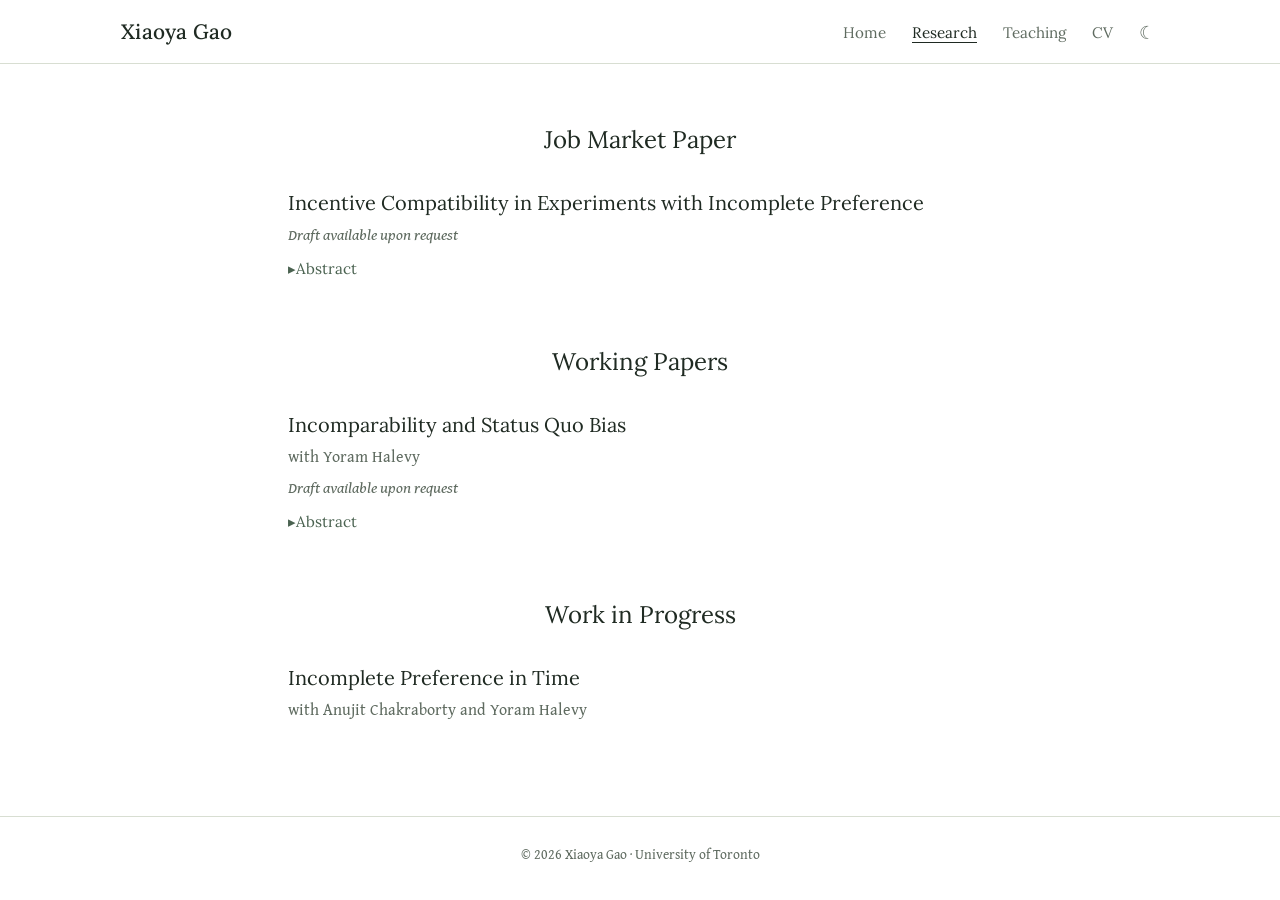
==== research/index.html @ 04854ee4 "Update the job market paper abstract Revised text: single-authored voice, states the richness condit" ====
<!DOCTYPE html>
<html lang="en">
<head>
<meta charset="utf-8">
<script>
/* Applies the saved theme before first paint to avoid a flash of the wrong one. */
(function(){try{var t=localStorage.getItem('theme');
if(t==='dark'||t==='light')document.documentElement.setAttribute('data-theme',t);}catch(e){}})();
</script>
<meta name="viewport" content="width=device-width, initial-scale=1">
<!-- PRE-LAUNCH: remove this line when the site goes public -->
<meta name="robots" content="noindex, nofollow">
<title>Research &middot; Xiaoya Gao</title>
<meta name="description" content="Research by Xiaoya Gao on incomplete preferences, incentive compatibility, and experimental economics.">
<link rel="icon" type="image/png" sizes="32x32" href="../images/favicon-32.png?v=2">
<link rel="icon" type="image/png" sizes="16x16" href="../images/favicon-16.png?v=2">
<link rel="icon" href="../favicon.ico?v=2" sizes="32x32">
<link rel="apple-touch-icon" href="../images/apple-touch-icon.png?v=2">
<link rel="preconnect" href="https://fonts.googleapis.com">
<link rel="preconnect" href="https://fonts.gstatic.com" crossorigin>
<link href="https://fonts.googleapis.com/css2?family=Lora:ital,wght@0,400;0,500;0,600;1,400&family=Gentium+Book+Plus:ital,wght@0,400;0,700;1,400&display=swap" rel="stylesheet">
<link rel="stylesheet" href="../css/style.css?v=6">
</head>
<body>

<header class="site-header">
  <div class="container">
    <nav class="site-nav">
      <a class="brand" href="../">Xiaoya Gao</a>
      <div class="nav-right">
        <input type="checkbox" id="nav-toggle" class="nav-toggle">
        <ul class="nav-links">
          <li><a href="../">Home</a></li>
          <li><a href="./" aria-current="page">Research</a></li>
          <li><a href="../teaching/">Teaching</a></li>
          <li><a href="../files/cv.pdf">CV</a></li>
        </ul>
        <button class="theme-button" id="theme-toggle" type="button"
                aria-label="Switch to dark mode" title="Switch to dark mode">&#9790;</button>
        <label for="nav-toggle" class="nav-burger" aria-label="Toggle navigation">
          <span></span><span></span><span></span>
        </label>
      </div>
    </nav>
  </div>
</header>

<main>
  <section class="section">
    <div class="container">
      <div class="text-col">

      <h2>Job Market Paper</h2>

      <div class="pub-entry">
        <h3 class="pub-title">Incentive Compatibility in Experiments with Incomplete Preference</h3>
        <p class="pub-venue">Draft available upon request</p>

        <details class="pub-abstract">
          <summary>Abstract</summary>
          <p>Experiments that elicit preferences usually presume completeness, one of
          the most contested axioms of choice theory. I study incentive compatibility in
          experiments that let subjects report incomplete preferences. To tell
          incomparability apart from indifference, I attach a sure monetary payment to each
          option and require incomparability to survive small changes in that payment. The
          frontier of incentive compatibility under incomplete preferences is
          comparable-side strict incentive compatibility: subjects have a strict incentive
          to report truthfully when they can compare two options, and only a weak incentive
          when they cannot. Reported incomparability is therefore a conservative measure
          that never overstates incompleteness. I construct a class of mechanisms that
          attain this frontier and apply to any domain. In a laboratory experiment, these
          mechanisms also prove behaviourally incentive compatible.</p>
        </details>
      </div>

      <h2>Working Papers</h2>

      <div class="pub-entry">
        <h3 class="pub-title">Incomparability and Status Quo Bias</h3>
        <p class="pub-authors">with Yoram Halevy</p>
        <p class="pub-venue">Draft available upon request</p>

        <details class="pub-abstract">
          <summary>Abstract</summary>
          <p>Status quo bias is one of the leading robust behaviors that challenge standard
          economic modeling, but its source has been debated in theoretical and experimental
          studies. We provide experimental evidence that accounting for incomplete preferences
          is crucial in diagnosing SQB. We develop an identification strategy that bounds the
          behavior of a very general class of complete preferences and uses violations of
          these bounds as indication of incomparability. Implementing this strategy in a
          laboratory experiment, we find that incomplete preferences are widespread, with
          roughly one third of subjects exhibiting incomparability. These subjects are
          significantly more likely to retain the status quo when facing incomparable
          alternatives, and display substantially higher status quo bias than subjects whose
          choices are consistent with complete preferences. Furthermore, we demonstrate that
          ignoring preference incompleteness is empirically consequential: once subjects with
          incomplete preferences are excluded, the evidence against the Coase Theorem is no
          longer robust, and the case for the Endowment Effect largely disappears.</p>
        </details>
      </div>

      <h2>Work in Progress</h2>

      <div class="pub-entry">
        <h3 class="pub-title">Incomplete Preference in Time</h3>
        <p class="pub-authors">with Anujit Chakraborty and Yoram Halevy</p>
      </div>

      </div>
    </div>
  </section>
</main>

<footer class="site-footer">
  <div class="container">
    <span>&copy; 2026 Xiaoya Gao &middot; University of Toronto</span>
  </div>
</footer>


<script>
(function(){
  var root = document.documentElement, btn = document.getElementById('theme-toggle');
  if (!btn) return;
  var MOON = '\u263E', SUN = '\u2600\uFE0E';   /* ☾  and  ☀︎  */
  function current(){
    /* Light is the default; only an explicit choice makes it dark. */
    return root.getAttribute('data-theme') === 'dark' ? 'dark' : 'light';
  }
  function paint(){
    var dark = current() === 'dark';
    btn.textContent = dark ? SUN : MOON;
    btn.setAttribute('aria-label', dark ? 'Switch to light mode' : 'Switch to dark mode');
    btn.setAttribute('title',      dark ? 'Switch to light mode' : 'Switch to dark mode');
  }
  paint();
  btn.addEventListener('click', function(){
    var next = current() === 'dark' ? 'light' : 'dark';
    root.setAttribute('data-theme', next);
    try { localStorage.setItem('theme', next); } catch(e){}
    paint();
  });
})();
</script>

</body>
</html>
---- css/style.css ----
/* ==========================================================================
   Xiaoya Gao — personal academic site
   Serif typography: Lora (headings) + Gentium Book Plus (body)
   ========================================================================== */

:root {
  --head:   "Lora", Georgia, "Times New Roman", serif;
  --body:   "Gentium Book Plus", "Gentium Basic", Georgia, "Times New Roman", serif;

  /* Deep-sage palette. To revert to the navy/grey original:
     --ink:#212121; --muted:#5a5a5a; --accent:#002A5C; --rule:#e2e2e2; */
  --ink:       #1F2A22;   /* near-black, faint green cast */
  --muted:     #5F6B60;   /* secondary text            5.6:1 */
  --accent:    #4A6250;   /* links only                6.7:1 */
  --rule:      #D8DED2;   /* hairlines and borders */
  --bg:        #ffffff;
  --photo-dim: 1;

  --gutter:  clamp(24px, 4vw, 72px);
  /* Widest the page ever gets. Without a cap, text on a large monitor runs to
     ~175 characters per line and paragraphs stop wrapping. 1140px keeps the
     intro around 75 characters — wide, but still readable. */
  --frame:   1140px;
  /* Reading width for prose blocks inside the frame. */
  --measure: 44rem;
  --header-h:  64px;
}

/* Dark theme — opt-in only. The site always opens light, whatever the
   reader's OS is set to; dark applies solely when they press the toggle. */
:root[data-theme="dark"] {
  --ink:       #E6E9E4;   /* 14.5:1 on --bg */
  --muted:     #9BA79D;   /*  7.1:1 */
  --accent:    #A9C3B0;   /*  9.4:1 */
  --rule:      #2B332D;
  --bg:        #151916;
  --photo-dim: .88;
}


*, *::before, *::after { box-sizing: border-box; }

html { -webkit-text-size-adjust: 100%; }

body {
  margin: 0;
  transition: background-color .2s ease, color .2s ease;
  /* Keeps the footer at the bottom of the viewport on short pages */
  min-height: 100vh;
  display: flex;
  flex-direction: column;
  background: var(--bg);
  color: var(--ink);
  font-family: var(--body);
  font-size: 1.125rem;     /* 18px */
  line-height: 1.7;
  -webkit-font-smoothing: antialiased;
}

a { color: var(--accent); text-decoration: none; }
a:hover { text-decoration: underline; }

img { max-width: 100%; height: auto; }

.container {
  width: 100%;
  max-width: var(--frame);
  margin: 0 auto;
  padding: 0 var(--gutter);
}

/* ---------- Header / navigation ------------------------------------------ */

.site-header {
  position: sticky;
  top: 0;
  z-index: 100;
  height: var(--header-h);
  background: var(--bg);
  border-bottom: 1px solid var(--rule);
}

.site-nav {
  display: flex;
  align-items: center;
  justify-content: space-between;
  height: var(--header-h);
}

.brand {
  font-family: var(--head);
  font-size: 1.3rem;
  font-weight: 500;
  color: var(--ink);
  letter-spacing: .01em;
}
.brand:hover { text-decoration: none; color: var(--accent); }

.nav-right {
  display: flex;
  align-items: center;
  gap: 22px;
}

.nav-links {
  display: flex;
  align-items: center;
  gap: 26px;
  list-style: none;
  margin: 0;
  padding: 0;
}

.nav-links a {
  font-family: var(--head);
  font-size: .95rem;
  color: var(--muted);
}
.nav-links a:hover { color: var(--ink); text-decoration: none; }
.nav-links a[aria-current="page"] {
  color: var(--ink);
  border-bottom: 1px solid var(--ink);
}

/* Light/dark switch — a plain text glyph, no chrome. Swap the characters in
   the toggle script at the bottom of each page to change the symbol. */
.theme-button {
  background: none;
  border: 0;
  padding: 2px 4px;
  margin: 0;
  font-family: var(--head);
  font-size: 1.15rem;
  line-height: 1;
  color: var(--muted);
  cursor: pointer;
  transition: color .15s ease;
}
.theme-button:hover { color: var(--ink); }
.theme-button:focus-visible { outline: 1px solid var(--accent); outline-offset: 3px; }

.nav-toggle { display: none; }

.nav-burger { display: none; cursor: pointer; padding: 6px; }
.nav-burger span {
  display: block;
  width: 22px; height: 1.5px;
  margin: 5px 0;
  background: var(--ink);
}

/* ---------- Sections ----------------------------------------------------- */

.section { padding: 56px 0 72px; }

h1 {
  font-family: var(--head);
  font-size: 2.1rem;
  font-weight: 500;
  color: var(--ink);
  text-align: left;
  margin: 0 0 6px;
  line-height: 1.25;
}

/* Centered section headings, Lora 400 — as on the reference site */
h2 {
  font-family: var(--head);
  font-size: 1.5rem;
  font-weight: 400;
  color: var(--ink);
  text-align: center;
  margin: 0 0 28px;
}

h2:not(:first-child) { margin-top: 60px; }

.section-rule {
  border: 0;
  border-top: 1px solid var(--rule);
  margin: 56px 0 0;
}

p { margin: 0 0 16px; }

/* ---------- Home hero ---------------------------------------------------- */

.hero {
  display: flex;
  align-items: flex-start;
  gap: clamp(32px, 4vw, 56px);
}

.hero-photo {
  flex: 0 0 320px;
  width: 320px;
  height: auto;            /* full photo at its own aspect ratio — no crop */
  filter: brightness(var(--photo-dim));
}

.hero-body { min-width: 0; }

.hero-role,
.hero-affil {
  font-family: var(--head);
  font-size: 1rem;
  color: var(--muted);
  line-height: 1.5;
}
.hero-affil { margin-bottom: 22px; }

.hero-bio p { margin-bottom: 16px; }

.hero-meta { margin: 0 0 4px; }

/* Text column — keeps a readable measure and gives the centred section
   headings the same axis as the entries beneath them. */
.text-col {
  max-width: var(--measure);
  margin: 0 auto;
}

/* ---------- Publication entries ------------------------------------------ */

.pub-entry { margin-bottom: 34px; }
.pub-entry:last-child { margin-bottom: 0; }

.pub-title {
  font-family: var(--head);
  font-size: 1.25rem;
  font-weight: 400;
  color: var(--ink);
  margin: 0 0 4px;
  line-height: 1.4;
}
.pub-title a { color: var(--ink); }
.pub-title a:hover { color: var(--accent); }

.pub-authors {
  margin: 0 0 4px;
  color: var(--muted);
  font-size: 1rem;
}

.pub-venue {
  margin: 0 0 4px;
  color: var(--muted);
  font-size: 1rem;
  font-style: italic;
}

.pub-abstract { margin-top: 8px; }

.pub-abstract summary {
  font-family: var(--head);
  font-size: .95rem;
  color: var(--accent);
  cursor: pointer;
  list-style: none;
}
.pub-abstract summary::-webkit-details-marker { display: none; }
.pub-abstract summary::before {
  content: "▸ ";
  display: inline-block;
  transition: transform .15s ease;
}
.pub-abstract[open] summary::before { content: "▾ "; }
.pub-abstract summary:hover { text-decoration: underline; }

.pub-abstract p {
  margin: 10px 0 0;
  font-size: 1rem;
  line-height: 1.65;
  text-align: justify;
  hyphens: auto;
}
.pub-abstract p::first-line { }

/* ---------- Simple two-column lists (teaching) --------------------------- */

.entry-list { margin: 0 0 8px; }

.entry {
  display: flex;
  justify-content: space-between;
  align-items: baseline;
  gap: 24px;
  padding: 10px 0;
  border-bottom: 1px solid var(--rule);
  font-size: 1rem;
}
.entry:last-child { border-bottom: 0; }

.entry-main { min-width: 0; }
.entry-name { color: var(--ink); }
.entry-sub { display: block; color: var(--muted); font-size: .9rem; font-style: italic; }

.entry-years {
  flex: 0 0 auto;
  color: var(--muted);
  white-space: nowrap;
  font-variant-numeric: tabular-nums;
}

.role-block { margin-bottom: 40px; }
.role-block:last-child { margin-bottom: 0; }

.role-title {
  font-family: var(--head);
  font-size: 1.15rem;
  font-weight: 400;
  color: var(--ink);
  margin: 0 0 10px;
}

/* ---------- Footer ------------------------------------------------------- */

main { flex: 1 0 auto; }

.site-footer {
  flex-shrink: 0;
  padding: 26px 0 34px;
  border-top: 1px solid var(--rule);
  font-size: .85rem;
  color: var(--muted);
  text-align: center;
}

/* ---------- Responsive --------------------------------------------------- */

@media (max-width: 760px) {
  .nav-burger { display: block; }

  .nav-links {
    position: absolute;
    top: var(--header-h);
    left: 0; right: 0;
    flex-direction: column;
    align-items: flex-start;
    gap: 0;
    background: var(--bg);
    border-bottom: 1px solid var(--rule);
    padding: 0 24px;
    max-height: 0;
    overflow: hidden;
    transition: max-height .25s ease;
  }
  .nav-links li { width: 100%; }
  .nav-links a {
    display: block;
    padding: 12px 0;
    font-size: 1rem;
    border-bottom: 1px solid var(--rule);
  }
  .nav-links li:last-child a { border-bottom: 0; }
  .nav-links a[aria-current="page"] { border-bottom: 1px solid var(--rule); }

  .nav-toggle:checked ~ .nav-links { max-height: 320px; }

  .section { padding: 40px 0 56px; }

  h1 { font-size: 1.8rem; }
  h2 { font-size: 1.35rem; }

  .hero {
    flex-direction: column;
    align-items: center;
    gap: 26px;
  }
  .hero-photo { flex: 0 0 auto; width: 240px; }
  .hero-body { width: 100%; }

  .pub-abstract p { text-align: left; }

  .entry { flex-direction: column; gap: 2px; }
}

@media print {
  .site-header, .site-footer { display: none; }
  .pub-abstract[open] summary { display: none; }
}
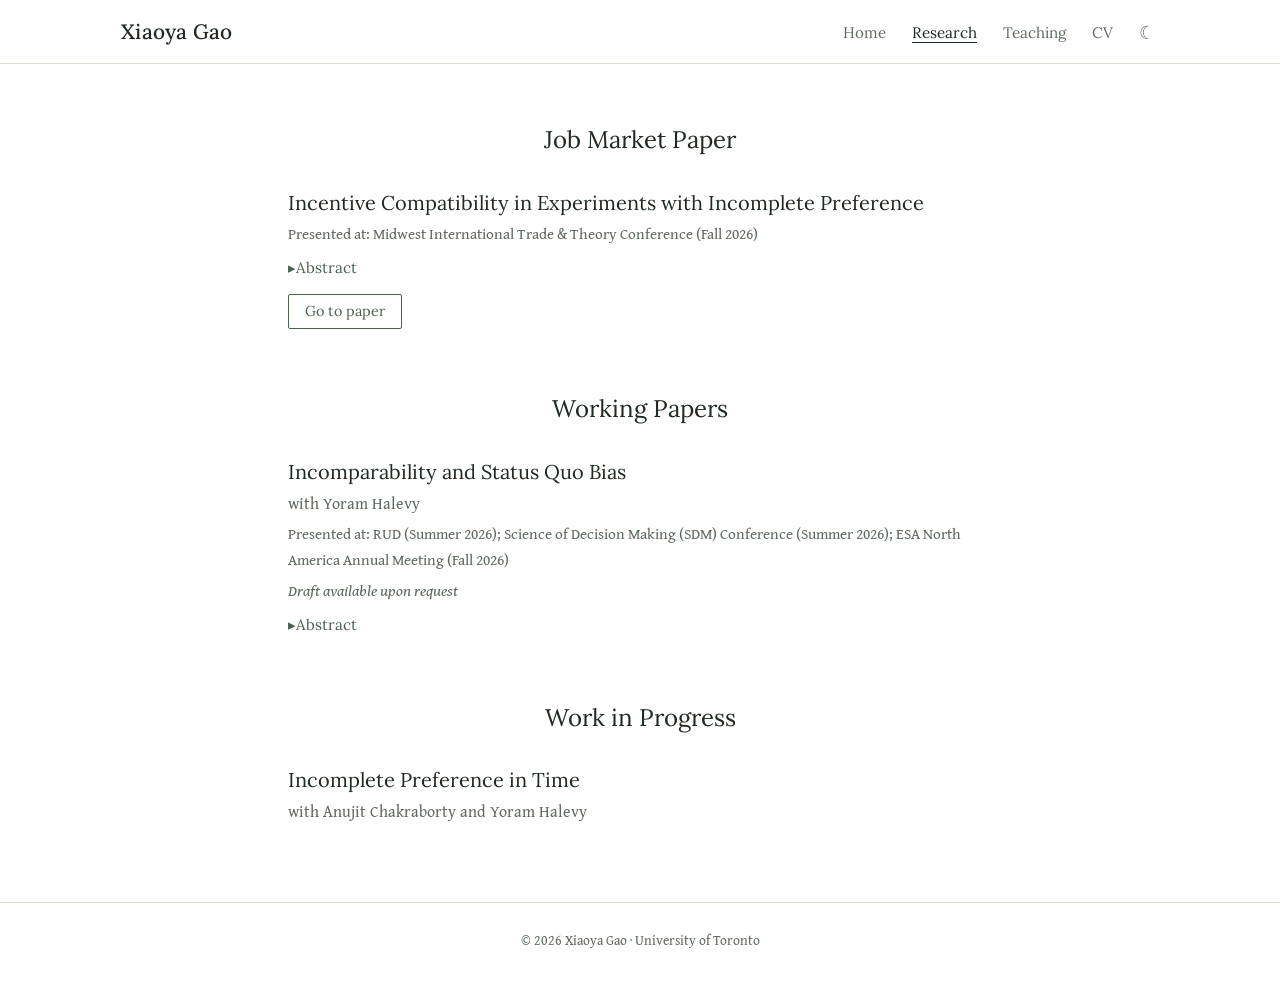
==== commit d8e96772: "Link the JMP draft and list conference presentations Adds a 'Go to paper' button on the job market p" ====
--- a/research/index.html
+++ b/research/index.html
@@ -8,8 +8,6 @@
 if(t==='dark'||t==='light')document.documentElement.setAttribute('data-theme',t);}catch(e){}})();
 </script>
 <meta name="viewport" content="width=device-width, initial-scale=1">
-<!-- PRE-LAUNCH: remove this line when the site goes public -->
-<meta name="robots" content="noindex, nofollow">
 <title>Research &middot; Xiaoya Gao</title>
 <meta name="description" content="Research by Xiaoya Gao on incomplete preferences, incentive compatibility, and experimental economics.">
 <link rel="icon" type="image/png" sizes="32x32" href="../images/favicon-32.png?v=2">
@@ -19,7 +17,7 @@
 <link rel="preconnect" href="https://fonts.googleapis.com">
 <link rel="preconnect" href="https://fonts.gstatic.com" crossorigin>
 <link href="https://fonts.googleapis.com/css2?family=Lora:ital,wght@0,400;0,500;0,600;1,400&family=Gentium+Book+Plus:ital,wght@0,400;0,700;1,400&display=swap" rel="stylesheet">
-<link rel="stylesheet" href="../css/style.css?v=6">
+<link rel="stylesheet" href="../css/style.css?v=7">
 </head>
 <body>
 
@@ -54,7 +52,8 @@
 
       <div class="pub-entry">
         <h3 class="pub-title">Incentive Compatibility in Experiments with Incomplete Preference</h3>
-        <p class="pub-venue">Draft available upon request</p>
+        <p class="pub-presented">Presented at: Midwest International Trade &amp; Theory
+        Conference (Fall 2026)</p>
 
         <details class="pub-abstract">
           <summary>Abstract</summary>
@@ -71,6 +70,10 @@
           attain this frontier and apply to any domain. In a laboratory experiment, these
           mechanisms also prove behaviourally incentive compatible.</p>
         </details>
+
+        <div class="pub-links">
+          <a class="pub-link" href="../files/XG_JMP.pdf">Go to paper</a>
+        </div>
       </div>
 
       <h2>Working Papers</h2>
@@ -78,6 +81,9 @@
       <div class="pub-entry">
         <h3 class="pub-title">Incomparability and Status Quo Bias</h3>
         <p class="pub-authors">with Yoram Halevy</p>
+        <p class="pub-presented">Presented at: RUD (Summer 2026); Science of Decision
+        Making (SDM) Conference (Summer 2026); ESA North America Annual Meeting
+        (Fall 2026)</p>
         <p class="pub-venue">Draft available upon request</p>
 
         <details class="pub-abstract">
--- a/css/style.css
+++ b/css/style.css
@@ -266,6 +266,39 @@
 }
 .pub-abstract[open] summary::before { content: "▾ "; }
 .pub-abstract summary:hover { text-decoration: underline; }
+
+/* Conferences a paper has been presented at */
+.pub-presented {
+  margin: 0 0 4px;
+  font-size: .95rem;
+  color: var(--muted);
+}
+
+/* "Go to paper" and similar — outlined button, fills on hover */
+.pub-links {
+  display: flex;
+  flex-wrap: wrap;
+  gap: 12px;
+  margin-top: 14px;
+}
+
+.pub-link {
+  display: inline-block;
+  font-family: var(--head);
+  font-size: .9rem;
+  line-height: 1;
+  padding: 9px 16px;
+  color: var(--accent);
+  border: 1px solid var(--accent);
+  border-radius: 2px;
+  transition: background-color .15s ease, color .15s ease;
+}
+.pub-link:hover {
+  background: var(--accent);
+  color: var(--bg);
+  text-decoration: none;
+}
+.pub-link:focus-visible { outline: 1px solid var(--accent); outline-offset: 3px; }
 
 .pub-abstract p {
   margin: 10px 0 0;
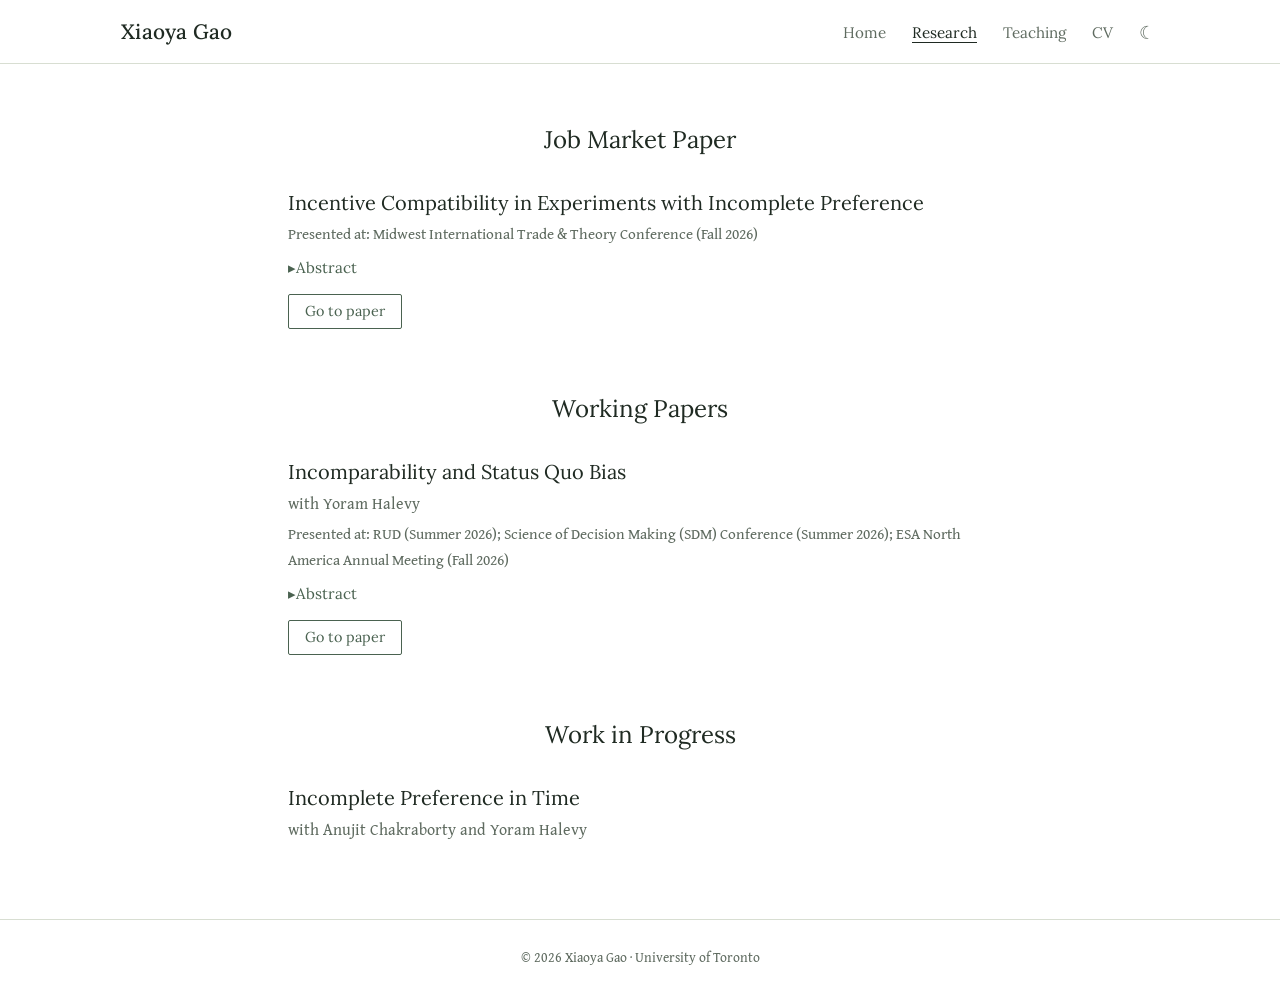
==== commit 4efca366: "Publish the Incomparability and Status Quo draft The authors have cleared it for posting and the emb" ====
--- a/research/index.html
+++ b/research/index.html
@@ -84,8 +84,6 @@
         <p class="pub-presented">Presented at: RUD (Summer 2026); Science of Decision
         Making (SDM) Conference (Summer 2026); ESA North America Annual Meeting
         (Fall 2026)</p>
-        <p class="pub-venue">Draft available upon request</p>
-
         <details class="pub-abstract">
           <summary>Abstract</summary>
           <p>Status quo bias is one of the leading robust behaviors that challenge standard
@@ -103,6 +101,10 @@
           incomplete preferences are excluded, the evidence against the Coase Theorem is no
           longer robust, and the case for the Endowment Effect largely disappears.</p>
         </details>
+
+        <div class="pub-links">
+          <a class="pub-link" href="../files/incomplete_statusquo_WP.pdf">Go to paper</a>
+        </div>
       </div>
 
       <h2>Work in Progress</h2>
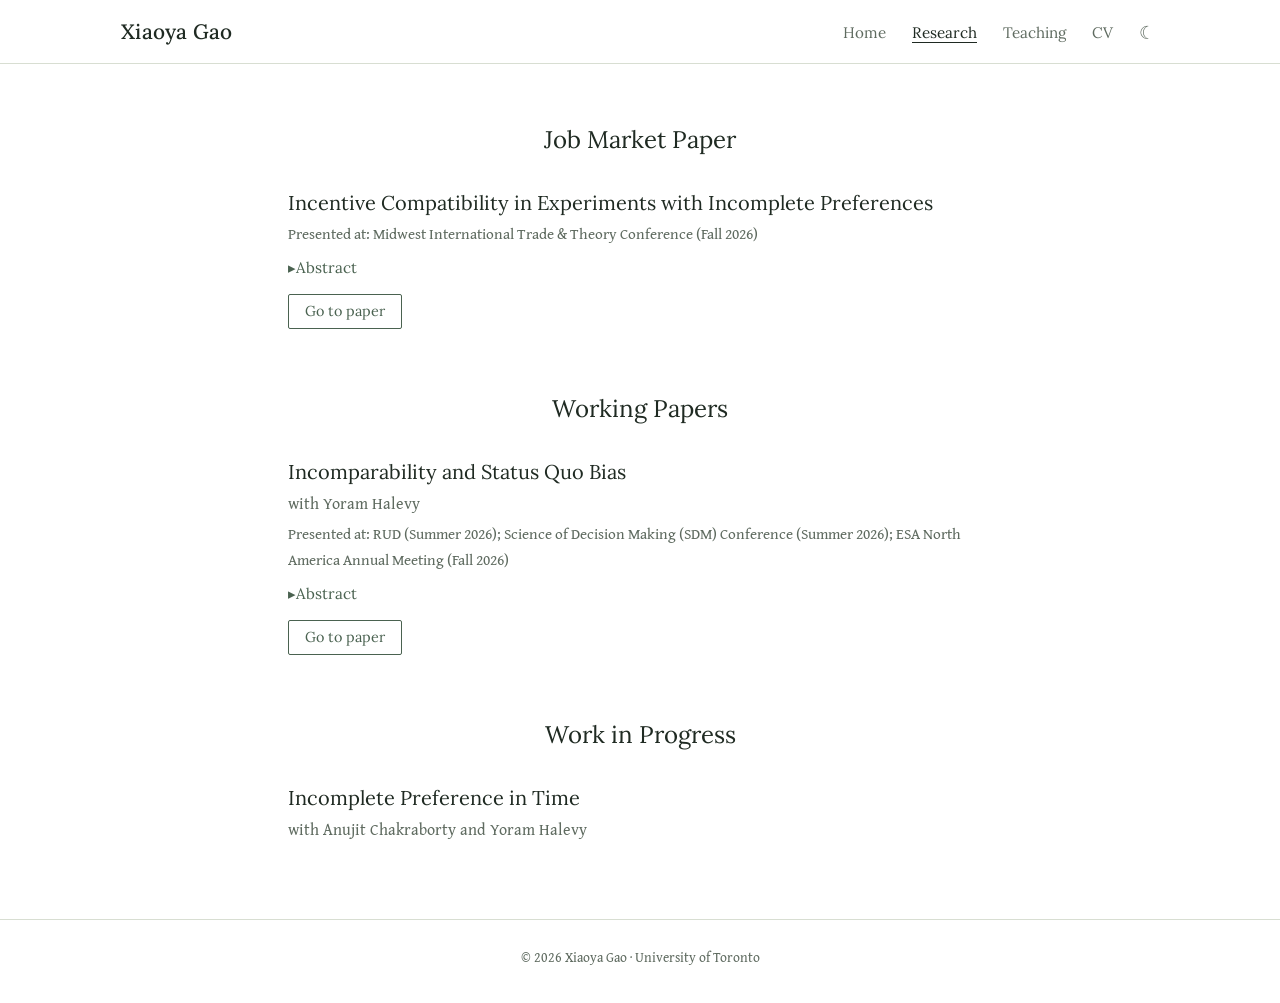
==== commit d2f57b2a: "JMP title: Incomplete Preference -> Incomplete Preferences Matches the title page of the paper itsel" ====
--- a/research/index.html
+++ b/research/index.html
@@ -31,7 +31,7 @@
           <li><a href="../">Home</a></li>
           <li><a href="./" aria-current="page">Research</a></li>
           <li><a href="../teaching/">Teaching</a></li>
-          <li><a href="../files/cv.pdf">CV</a></li>
+          <li><a href="../files/cv.pdf?v=2741dcfe">CV</a></li>
         </ul>
         <button class="theme-button" id="theme-toggle" type="button"
                 aria-label="Switch to dark mode" title="Switch to dark mode">&#9790;</button>
@@ -51,7 +51,7 @@
       <h2>Job Market Paper</h2>
 
       <div class="pub-entry">
-        <h3 class="pub-title">Incentive Compatibility in Experiments with Incomplete Preference</h3>
+        <h3 class="pub-title">Incentive Compatibility in Experiments with Incomplete Preferences</h3>
         <p class="pub-presented">Presented at: Midwest International Trade &amp; Theory
         Conference (Fall 2026)</p>
 
